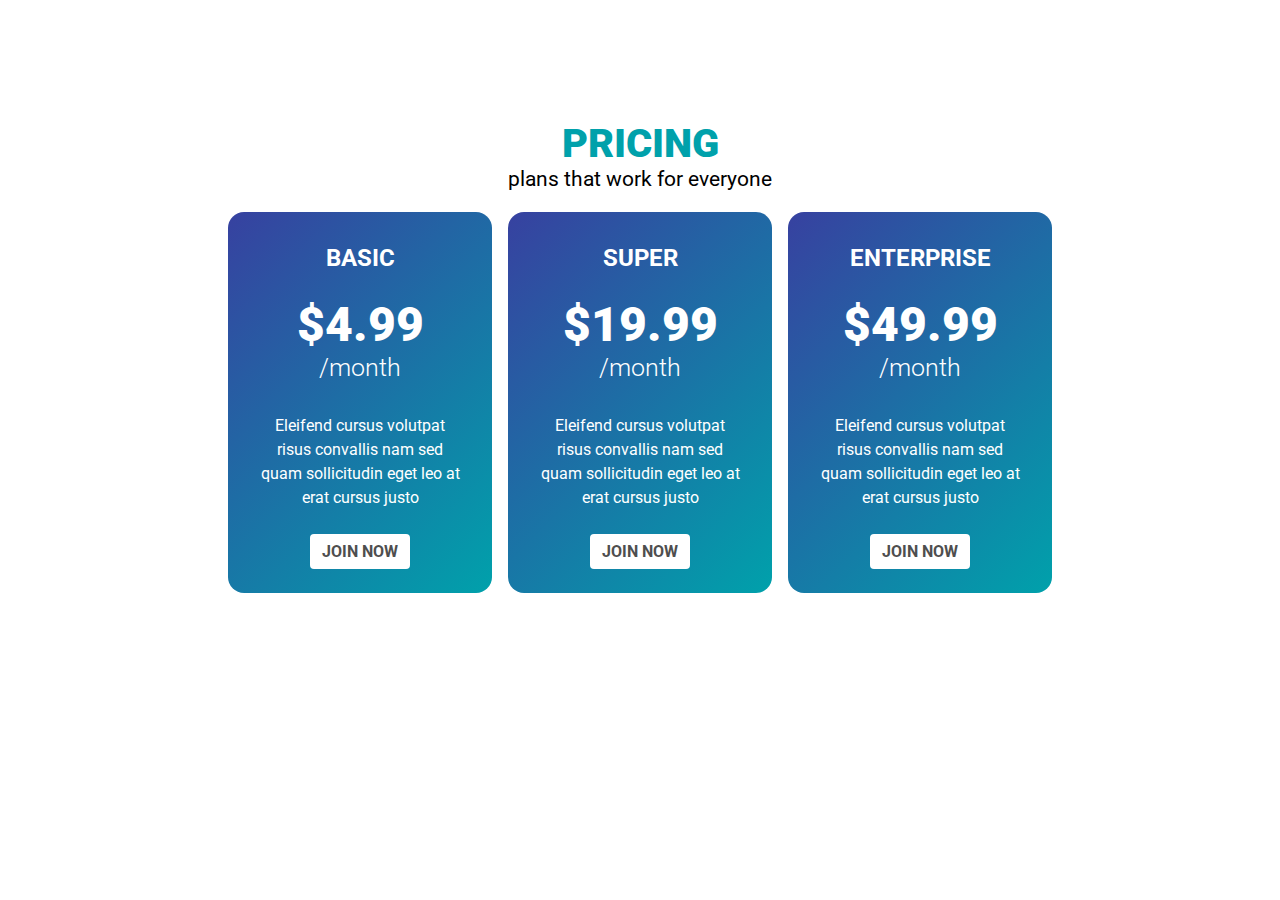
==== 02-pricing-cards-v1/code/index.html @ 9816c2be "add 2nd project files pricing cards" ====
<!DOCTYPE html>
<html lang="en">

<head>
  <meta charset="UTF-8">
  <meta name="viewport" content="width=device-width, initial-scale=1.0">
  <title>Pricing</title>
  <link href="https://fonts.googleapis.com/css2?family=Roboto:wght@300;700;900&display=swap" rel="stylesheet">
  <link rel="stylesheet" href="styles.css">
</head>

<body>
  <h1>pricing</h1>
  <p class="subhead">plans that work for everyone</p>

  <div class="plans">
    <div class="plan">
      <h2 class="plan__title">basic</h2>
      <p class="plan__price">
        $4.99<span>/month</span>
      </p>
      <p class="plan__description">Eleifend cursus volutpat risus convallis nam sed quam sollicitudin eget leo at erat
        cursus justo</p>
      <a href="#" class="plan__button">Join Now</a>
    </div>

    <div class="plan">
      <h2 class="plan__title">super</h2>
      <p class="plan__price">
        $19.99<span>/month</span>
      </p>
      <p class="plan__description">Eleifend cursus volutpat risus convallis nam sed quam sollicitudin eget leo at erat
        cursus justo</p>
      <a href="#" class="plan__button">Join Now</a>
    </div>
    <div class="plan">
      <h2 class="plan__title">Enterprise</h2>
      <p class="plan__price">
        $49.99<span>/month</span>
      </p>
      <p class="plan__description">Eleifend cursus volutpat risus convallis nam sed quam sollicitudin eget leo at erat
        cursus justo</p>
      <a href="#" class="plan__button">Join Now</a>
    </div>
  </div>
</body>

</html>
---- 02-pricing-cards-v1/code/styles.css ----
body {
  font-family: "Roboto", sans-serif;
  text-align: center;
}

h1 {
  font-size: 2.5rem;
  text-transform: uppercase;
  color: #00a1ab;
  font-weight: 900;
  margin-top: 3em;
  margin-bottom: 0;
}

.subhead {
  font-size: 1.3125rem;
  margin-top: 0;
}

.plans {
  display: flex;
  justify-content: center;
}

.plan {
  color: #fff;
  background: linear-gradient(-45deg, #00a1ab, #3741a0);
  width: 200px;
  padding: 2em;
  border-radius: 1em;
  margin: 0 0.5em;
}

.plan__title {
  text-transform: uppercase;
  margin: 0 0 1em;
}

.plan__price {
  font-size: 3rem;
  font-weight: 900;
  margin: 0;
}

.plan__price span {
  display: block;
  font-size: 1.5625rem;
  font-weight: 300;
}

.plan__description {
  margin: 2em 0;
  line-height: 1.5;
}

.plan__button {
  background: white;
  color: #4e4e4e;
  text-decoration: none;
  padding: 0.5em 0.75em;
  border-radius: 0.25em;
  text-transform: uppercase;
  font-weight: 700;
}
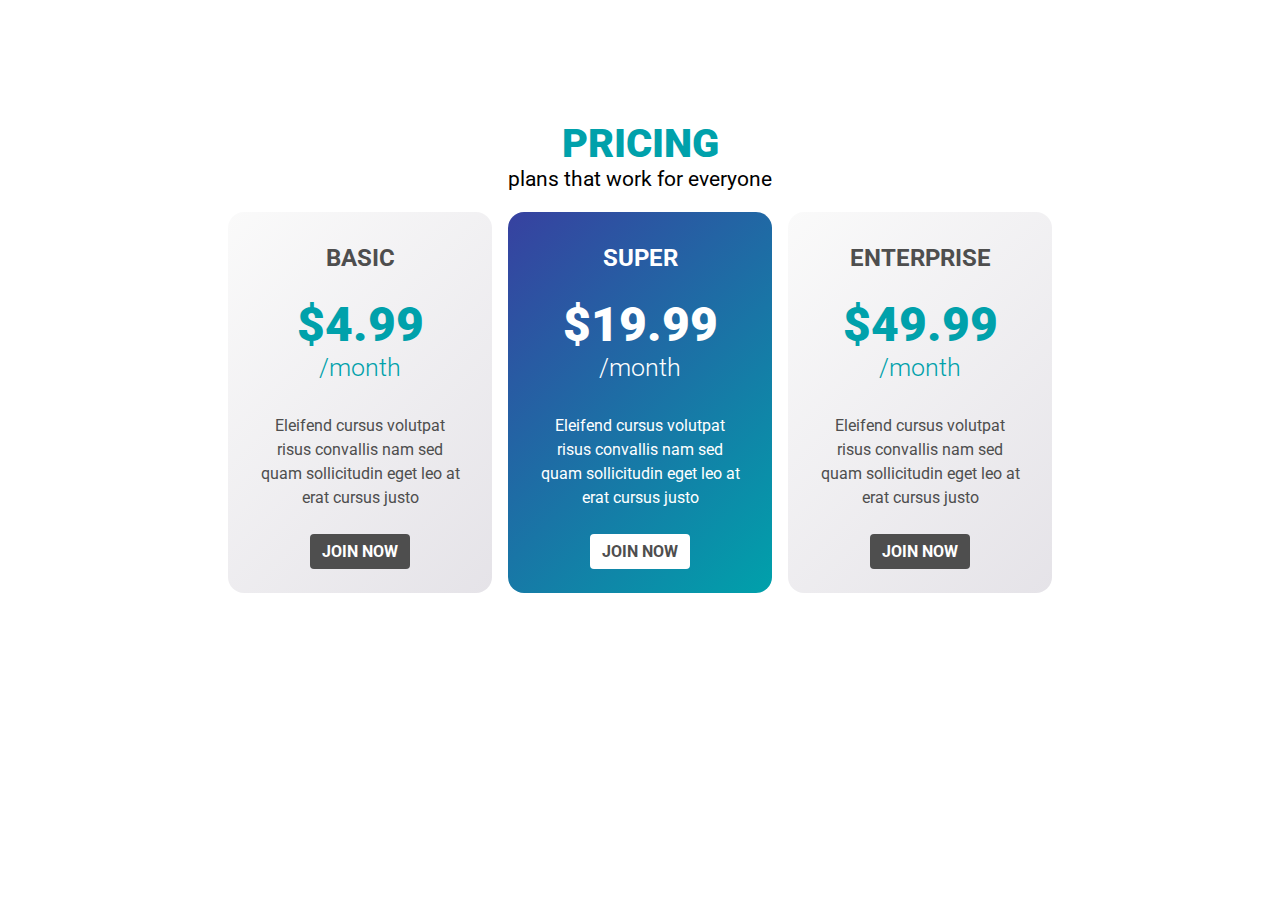
==== commit fa517b6b: "apply colors per specs" ====
--- a/02-pricing-cards-v1/code/index.html
+++ b/02-pricing-cards-v1/code/index.html
@@ -11,36 +11,28 @@
 
 <body>
   <h1>pricing</h1>
-  <p class="subhead">plans that work for everyone</p>
+  <p class="p-subhead">plans that work for everyone</p>
 
   <div class="plans">
     <div class="plan">
-      <h2 class="plan__title">basic</h2>
-      <p class="plan__price">
-        $4.99<span>/month</span>
-      </p>
-      <p class="plan__description">Eleifend cursus volutpat risus convallis nam sed quam sollicitudin eget leo at erat
-        cursus justo</p>
-      <a href="#" class="plan__button">Join Now</a>
+      <h2 class="h2-plan">basic</h2>
+      <p class="p-plan-price">$4.99<span>/month</span></p>
+      <p class="p-plan-description">Eleifend cursus volutpat risus convallis nam sed quam sollicitudin eget leo at erat cursus justo</p>
+      <a href="#" class="a-btn-plan">Join Now</a>
+    </div>
+
+    <div class="plan prom">
+      <h2 class="h2-plan">super</h2>
+      <p class="p-plan-price prom">$19.99<span>/month</span></p>
+      <p class="p-plan-description">Eleifend cursus volutpat risus convallis nam sed quam sollicitudin eget leo at erat cursus justo</p>
+      <a href="#" class="a-btn-plan prom">Join Now</a>
     </div>
 
     <div class="plan">
-      <h2 class="plan__title">super</h2>
-      <p class="plan__price">
-        $19.99<span>/month</span>
-      </p>
-      <p class="plan__description">Eleifend cursus volutpat risus convallis nam sed quam sollicitudin eget leo at erat
-        cursus justo</p>
-      <a href="#" class="plan__button">Join Now</a>
-    </div>
-    <div class="plan">
-      <h2 class="plan__title">Enterprise</h2>
-      <p class="plan__price">
-        $49.99<span>/month</span>
-      </p>
-      <p class="plan__description">Eleifend cursus volutpat risus convallis nam sed quam sollicitudin eget leo at erat
-        cursus justo</p>
-      <a href="#" class="plan__button">Join Now</a>
+      <h2 class="h2-plan">Enterprise</h2>
+      <p class="p-plan-price">$49.99<span>/month</span></p>
+      <p class="p-plan-description">Eleifend cursus volutpat risus convallis nam sed quam sollicitudin eget leo at erat cursus justo</p>
+      <a href="#" class="a-btn-plan">Join Now</a>
     </div>
   </div>
 </body>
--- a/02-pricing-cards-v1/code/styles.css
+++ b/02-pricing-cards-v1/code/styles.css
@@ -1,64 +1,103 @@
+/* ###### */
+/* GLOBAL */
+/* ------ */
+
+:root {
+  --clr-acc-base: #00CDAC;
+  --clr-acc-dark: #114243;
+  --clr-base:    #4E4E4E;
+  --clr-light:   #E5E3E8;
+  --clr-lighter: #FAFAFA;
+  --clr-blue: #3741a0;
+  --clr-teal: #00a1ab;
+}
+
 body {
   font-family: "Roboto", sans-serif;
   text-align: center;
 }
 
+/* ########## */
+/* TYPOGRAPHY */
+/* ---------- */
+
 h1 {
   font-size: 2.5rem;
   text-transform: uppercase;
-  color: #00a1ab;
+  color: var(--clr-teal);
   font-weight: 900;
   margin-top: 3em;
   margin-bottom: 0;
 }
 
-.subhead {
+/* ---------- */
+
+.h2-plan {
+  text-transform: uppercase;
+  margin: 0 0 1em;
+}
+
+.p-plan-description {
+  margin: 2em 0;
+  line-height: 1.5;
+}
+
+.p-plan-price {
+  color: var(--clr-teal);
+  font-size: 3rem;
+  font-weight: 900;
+  margin: 0;
+}
+
+.p-plan-price.prom { color: white; }
+
+.p-subhead {
   font-size: 1.3125rem;
   margin-top: 0;
+}
+
+/* ---------- */
+
+.p-plan-price span {
+  display: block;
+  font-size: 1.5625rem;
+  font-weight: 300;
+}
+
+.a-btn-plan {
+  background: var(--clr-base);
+  color: white;
+  text-decoration: none;
+  padding: 0.5em 0.75em;
+  border-radius: 0.25em;
+  text-transform: uppercase;
+  font-weight: 700;
+}
+
+.a-btn-plan.prom {
+  background: white;
+  color: var(--clr-base);
+}
+
+/* ###### */
+/* LAYOUT */
+/* ------ */
+
+.plan {
+  background: linear-gradient(-45deg, var(--clr-light), var(--clr-lighter));
+  color: var(--clr-base);
+  width: 200px;
+  padding: 2em;
+  border-radius: 1em;
+  margin: 0 0.5em;
+}
+
+.plan.prom {
+  background: linear-gradient(-45deg, var(--clr-teal), var(--clr-blue));
+  color: white;
 }
 
 .plans {
   display: flex;
   justify-content: center;
 }
-
-.plan {
-  color: #fff;
-  background: linear-gradient(-45deg, #00a1ab, #3741a0);
-  width: 200px;
-  padding: 2em;
-  border-radius: 1em;
-  margin: 0 0.5em;
-}
-
-.plan__title {
-  text-transform: uppercase;
-  margin: 0 0 1em;
-}
-
-.plan__price {
-  font-size: 3rem;
-  font-weight: 900;
-  margin: 0;
-}
-
-.plan__price span {
-  display: block;
-  font-size: 1.5625rem;
-  font-weight: 300;
-}
-
-.plan__description {
-  margin: 2em 0;
-  line-height: 1.5;
-}
-
-.plan__button {
-  background: white;
-  color: #4e4e4e;
-  text-decoration: none;
-  padding: 0.5em 0.75em;
-  border-radius: 0.25em;
-  text-transform: uppercase;
-  font-weight: 700;
-}
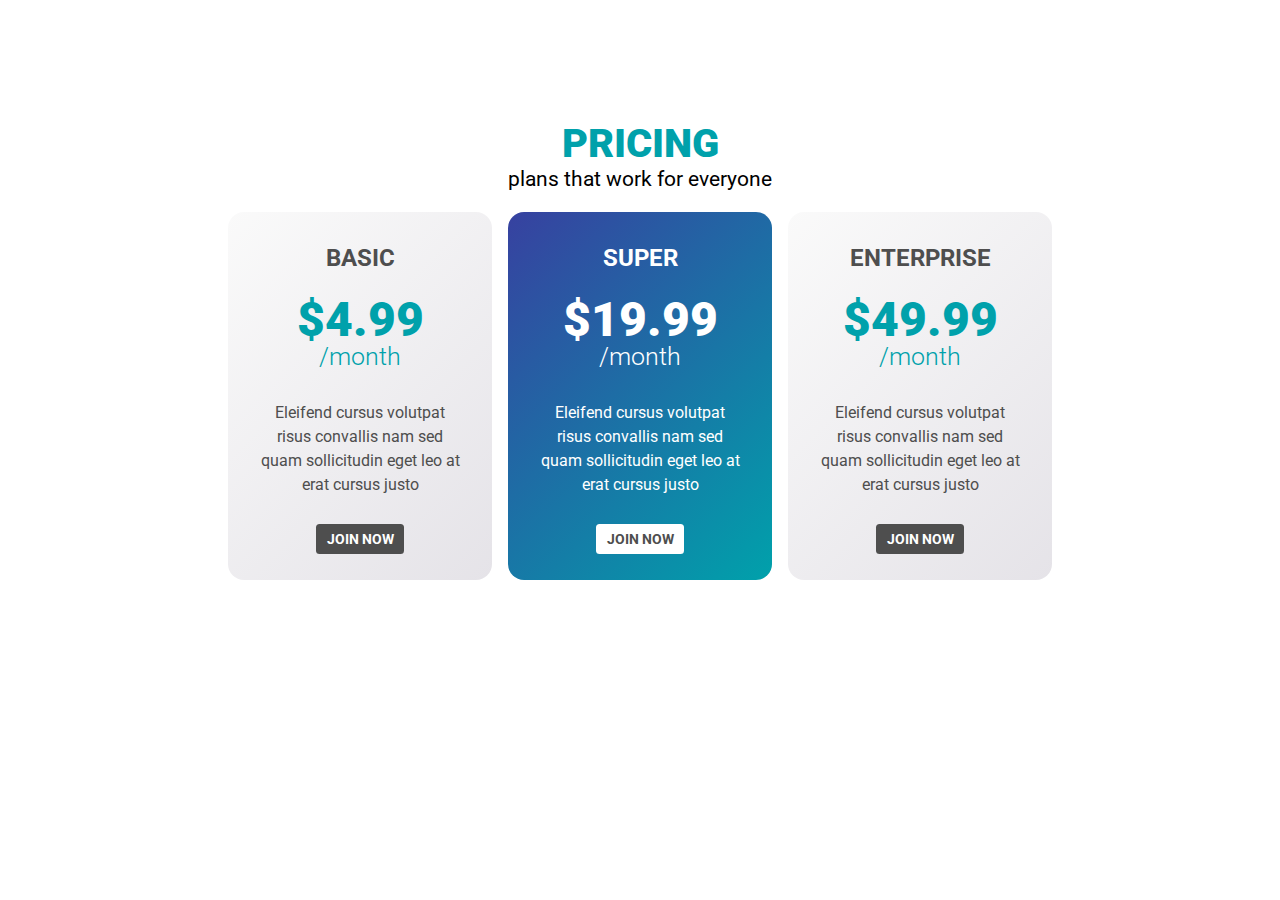
==== commit de1bebbb: "use modifier and utility classes" ====
--- a/02-pricing-cards-v1/code/index.html
+++ b/02-pricing-cards-v1/code/index.html
@@ -10,29 +10,29 @@
 </head>
 
 <body>
-  <h1>pricing</h1>
+  <h1 class="text-accent">pricing</h1>
   <p class="p-subhead">plans that work for everyone</p>
 
   <div class="plans">
     <div class="plan">
       <h2 class="h2-plan">basic</h2>
-      <p class="p-plan-price">$4.99<span>/month</span></p>
+      <p class="p-plan-price text-accent">$4.99<span>/month</span></p>
       <p class="p-plan-description">Eleifend cursus volutpat risus convallis nam sed quam sollicitudin eget leo at erat cursus justo</p>
-      <a href="#" class="a-btn-plan">Join Now</a>
+      <a href="#" class="a-btn a-btn-plan">Join Now</a>
     </div>
 
-    <div class="plan prom">
+    <div class="plan plan--prom">
       <h2 class="h2-plan">super</h2>
-      <p class="p-plan-price prom">$19.99<span>/month</span></p>
+      <p class="p-plan-price">$19.99<span>/month</span></p>
       <p class="p-plan-description">Eleifend cursus volutpat risus convallis nam sed quam sollicitudin eget leo at erat cursus justo</p>
-      <a href="#" class="a-btn-plan prom">Join Now</a>
+      <a href="#" class="a-btn a-btn-plan--prom">Join Now</a>
     </div>
 
     <div class="plan">
       <h2 class="h2-plan">Enterprise</h2>
-      <p class="p-plan-price">$49.99<span>/month</span></p>
+      <p class="p-plan-price text-accent">$49.99<span>/month</span></p>
       <p class="p-plan-description">Eleifend cursus volutpat risus convallis nam sed quam sollicitudin eget leo at erat cursus justo</p>
-      <a href="#" class="a-btn-plan">Join Now</a>
+      <a href="#" class="a-btn a-btn-plan">Join Now</a>
     </div>
   </div>
 </body>
--- a/02-pricing-cards-v1/code/styles.css
+++ b/02-pricing-cards-v1/code/styles.css
@@ -14,6 +14,7 @@
 
 body {
   font-family: "Roboto", sans-serif;
+  font-size: 1rem;
   text-align: center;
 }
 
@@ -23,29 +24,29 @@
 
 h1 {
   font-size: 2.5rem;
-  text-transform: uppercase;
-  color: var(--clr-teal);
   font-weight: 900;
   margin-top: 3em;
   margin-bottom: 0;
+  text-transform: uppercase;
 }
 
 /* ---------- */
 
 .h2-plan {
+  font-size: 1.125;
+  margin: 0 0 1em;
   text-transform: uppercase;
-  margin: 0 0 1em;
 }
 
 .p-plan-description {
+  line-height: 1.5;
   margin: 2em 0;
-  line-height: 1.5;
 }
 
 .p-plan-price {
-  color: var(--clr-teal);
   font-size: 3rem;
   font-weight: 900;
+  line-height: 1;
   margin: 0;
 }
 
@@ -64,17 +65,21 @@
   font-weight: 300;
 }
 
+.a-btn {
+  border-radius: 0.25em;
+  font-size: .875rem;
+  font-weight: 700;
+  padding: 0.5em 0.75em;
+  text-decoration: none;
+  text-transform: uppercase;
+}
+
 .a-btn-plan {
   background: var(--clr-base);
   color: white;
-  text-decoration: none;
-  padding: 0.5em 0.75em;
-  border-radius: 0.25em;
-  text-transform: uppercase;
-  font-weight: 700;
 }
 
-.a-btn-plan.prom {
+.a-btn-plan--prom {
   background: white;
   color: var(--clr-base);
 }
@@ -85,14 +90,14 @@
 
 .plan {
   background: linear-gradient(-45deg, var(--clr-light), var(--clr-lighter));
+  border-radius: 1em;
   color: var(--clr-base);
+  margin: 0 0.5em;
+  padding: 2em;
   width: 200px;
-  padding: 2em;
-  border-radius: 1em;
-  margin: 0 0.5em;
 }
 
-.plan.prom {
+.plan--prom {
   background: linear-gradient(-45deg, var(--clr-teal), var(--clr-blue));
   color: white;
 }
@@ -101,3 +106,9 @@
   display: flex;
   justify-content: center;
 }
+
+/* ##### */
+/* UTILS */
+/* ----- */
+
+.text-accent { color: var(--clr-teal); }
